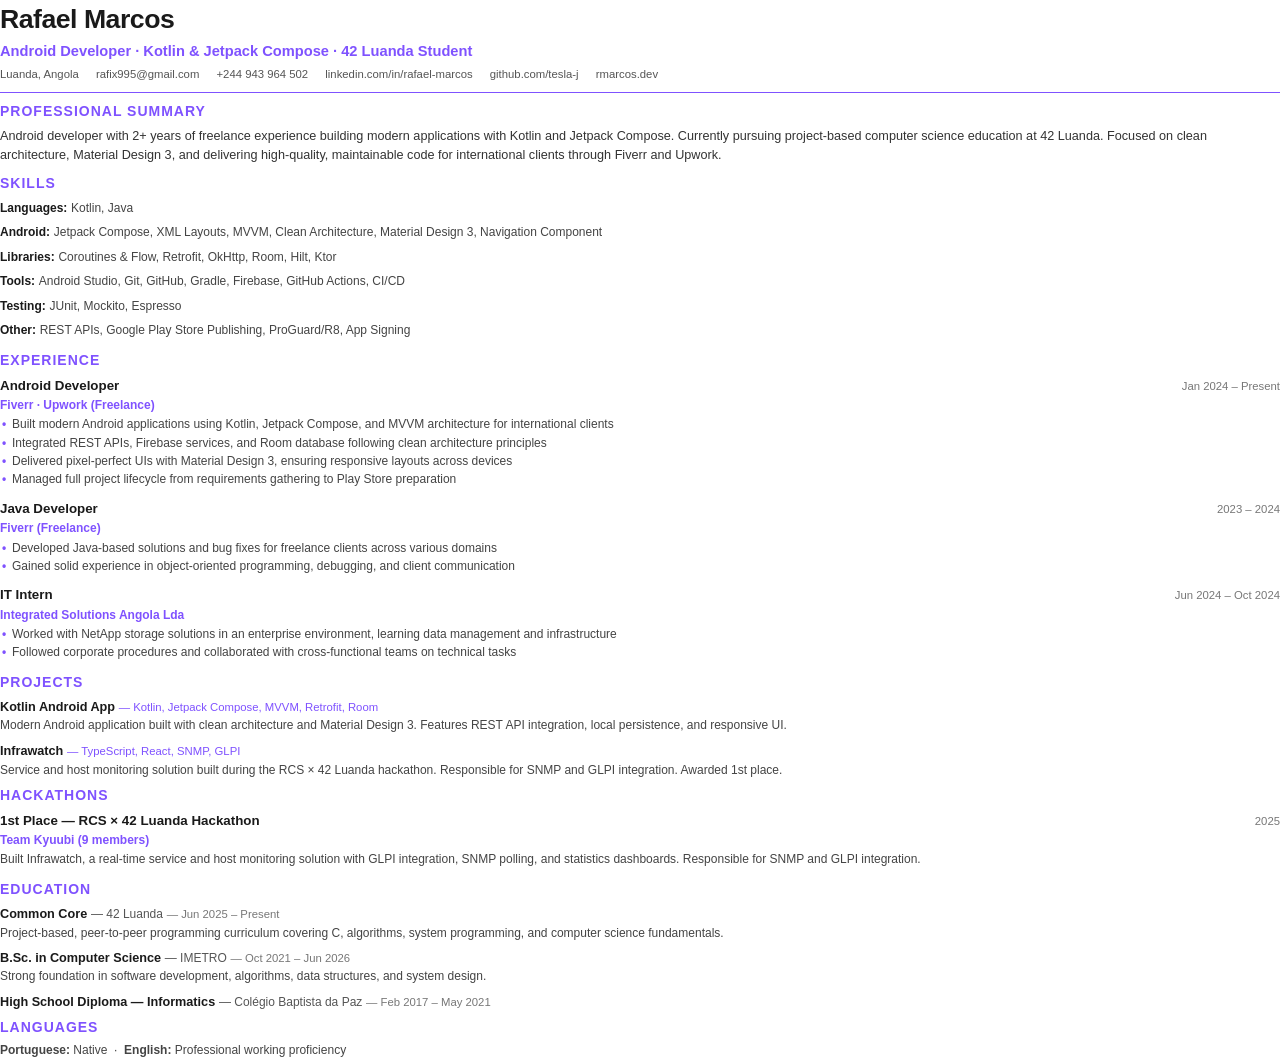
==== docs/cv.html @ d0214931 "Adding new CV" ====
<!DOCTYPE html>
<html lang="en">
<head>
<meta charset="UTF-8">
<title>Rafael Marcos — CV</title>
<style>
@page {
    size: A4;
    margin: 1.8cm 2cm 1.8cm 2cm;
}
* { margin: 0; padding: 0; box-sizing: border-box; }
body {
    font-family: 'Helvetica Neue', Arial, sans-serif;
    font-size: 10pt;
    line-height: 1.45;
    color: #1a1a1a;
}
h1 {
    font-size: 20pt;
    font-weight: 700;
    letter-spacing: -0.5px;
    color: #1a1a1a;
}
.title {
    font-size: 11pt;
    color: #7F52FF;
    font-weight: 600;
    margin-top: 2px;
}
.contact {
    font-size: 8.5pt;
    color: #555;
    margin-top: 4px;
}
.contact span, .contact a {
    margin-right: 14px;
    white-space: nowrap;
}
.contact a {
    color: #555;
    text-decoration: none;
}

hr.divider {
    border: none;
    border-top: 1.5px solid #7F52FF;
    margin: 10px 0 8px 0;
}
.section-title {
    font-size: 10.5pt;
    font-weight: 700;
    color: #7F52FF;
    text-transform: uppercase;
    letter-spacing: 1px;
    margin-bottom: 5px;
}
.summary {
    font-size: 9.5pt;
    color: #333;
    line-height: 1.5;
    margin-bottom: 8px;
}
.skills-grid {
    display: flex;
    flex-wrap: wrap;
    gap: 2px 0;
    margin-bottom: 8px;
}
.skills-group {
    width: 100%;
    margin-bottom: 3px;
}
.skills-group strong {
    font-size: 9pt;
    display: inline;
    color: #1a1a1a;
}
.skills-group span {
    font-size: 9pt;
    color: #444;
}
.exp-item {
    margin-bottom: 10px;
    page-break-inside: avoid;
}
.exp-header {
    display: flex;
    justify-content: space-between;
    align-items: baseline;
}
.exp-header h2 {
    font-size: 10pt;
    font-weight: 700;
    color: #1a1a1a;
}
.exp-header .company {
    font-size: 9pt;
    font-weight: 600;
    color: #7F52FF;
}
.exp-header .date {
    font-size: 8.5pt;
    color: #777;
    white-space: nowrap;
}
.exp-desc {
    font-size: 9pt;
    color: #444;
    margin-top: 2px;
    line-height: 1.45;
}
.exp-desc ul {
    list-style: none;
    padding: 0;
    margin: 2px 0 0 0;
}
.exp-desc li {
    position: relative;
    padding-left: 12px;
    margin-bottom: 1px;
}
.exp-desc li::before {
    content: "•";
    position: absolute;
    left: 2px;
    color: #7F52FF;
    font-weight: bold;
}
.project-item {
    margin-bottom: 7px;
    page-break-inside: avoid;
}
.project-item h3 {
    font-size: 9.5pt;
    font-weight: 700;
    color: #1a1a1a;
    display: inline;
}
.project-item .tech {
    font-size: 8.5pt;
    color: #7F52FF;
    font-weight: 500;
}
.project-item p {
    font-size: 9pt;
    color: #444;
    margin-top: 1px;
    line-height: 1.4;
}
.edu-item {
    margin-bottom: 6px;
    page-break-inside: avoid;
}
.edu-item h3 {
    font-size: 9.5pt;
    font-weight: 700;
    color: #1a1a1a;
    display: inline;
}
.edu-item .school {
    font-size: 9pt;
    color: #555;
}
.edu-item .date {
    font-size: 8.5pt;
    color: #777;
}
.two-col {
    display: flex;
    gap: 20px;
}
.two-col > div { flex: 1; }
</style>
</head>
<body>

<h1>Rafael Marcos</h1>
<div class="title">Android Developer &middot; Kotlin &amp; Jetpack Compose &middot; 42 Luanda Student</div>
<div class="contact">
    <span>Luanda, Angola</span>
    <span>rafix995@gmail.com</span>
    <span>+244 943 964 502</span>
    <a href="https://www.linkedin.com/in/rafael-marcos-41359a21b">linkedin.com/in/rafael-marcos</a>
    <a href="https://github.com/tesla-j">github.com/tesla-j</a>
    <a href="https://rmarcos.dev">rmarcos.dev</a>
</div>

<hr class="divider">

<div class="section-title">Professional Summary</div>
<p class="summary">
Android developer with 2+ years of freelance experience building modern applications with Kotlin and Jetpack Compose. 
Currently pursuing project-based computer science education at 42 Luanda. 
Focused on clean architecture, Material Design 3, and delivering high-quality, maintainable code for international clients through Fiverr and Upwork.
</p>

<div class="section-title">Skills</div>
<div class="skills-grid">
    <div class="skills-group"><strong>Languages:</strong> <span>Kotlin, Java</span></div>
    <div class="skills-group"><strong>Android:</strong> <span>Jetpack Compose, XML Layouts, MVVM, Clean Architecture, Material Design 3, Navigation Component</span></div>
    <div class="skills-group"><strong>Libraries:</strong> <span>Coroutines &amp; Flow, Retrofit, OkHttp, Room, Hilt, Ktor</span></div>
    <div class="skills-group"><strong>Tools:</strong> <span>Android Studio, Git, GitHub, Gradle, Firebase, GitHub Actions, CI/CD</span></div>
    <div class="skills-group"><strong>Testing:</strong> <span>JUnit, Mockito, Espresso</span></div>
    <div class="skills-group"><strong>Other:</strong> <span>REST APIs, Google Play Store Publishing, ProGuard/R8, App Signing</span></div>
</div>

<div class="section-title">Experience</div>

<div class="exp-item">
    <div class="exp-header">
        <div>
            <h2>Android Developer</h2>
            <span class="company">Fiverr &middot; Upwork (Freelance)</span>
        </div>
        <span class="date">Jan 2024 &ndash; Present</span>
    </div>
    <div class="exp-desc">
        <ul>
            <li>Built modern Android applications using Kotlin, Jetpack Compose, and MVVM architecture for international clients</li>
            <li>Integrated REST APIs, Firebase services, and Room database following clean architecture principles</li>
            <li>Delivered pixel-perfect UIs with Material Design 3, ensuring responsive layouts across devices</li>
            <li>Managed full project lifecycle from requirements gathering to Play Store preparation</li>
        </ul>
    </div>
</div>

<div class="exp-item">
    <div class="exp-header">
        <div>
            <h2>Java Developer</h2>
            <span class="company">Fiverr (Freelance)</span>
        </div>
        <span class="date">2023 &ndash; 2024</span>
    </div>
    <div class="exp-desc">
        <ul>
            <li>Developed Java-based solutions and bug fixes for freelance clients across various domains</li>
            <li>Gained solid experience in object-oriented programming, debugging, and client communication</li>
        </ul>
    </div>
</div>

<div class="exp-item">
    <div class="exp-header">
        <div>
            <h2>IT Intern</h2>
            <span class="company">Integrated Solutions Angola Lda</span>
        </div>
        <span class="date">Jun 2024 &ndash; Oct 2024</span>
    </div>
    <div class="exp-desc">
        <ul>
            <li>Worked with NetApp storage solutions in an enterprise environment, learning data management and infrastructure</li>
            <li>Followed corporate procedures and collaborated with cross-functional teams on technical tasks</li>
        </ul>
    </div>
</div>

<div class="section-title">Projects</div>

<div class="project-item">
    <h3>Kotlin Android App</h3>
    <span class="tech"> &mdash; Kotlin, Jetpack Compose, MVVM, Retrofit, Room</span>
    <p>Modern Android application built with clean architecture and Material Design 3. Features REST API integration, local persistence, and responsive UI.</p>
</div>

<div class="project-item">
    <h3>Infrawatch</h3>
    <span class="tech"> &mdash; TypeScript, React, SNMP, GLPI</span>
    <p>Service and host monitoring solution built during the RCS &times; 42 Luanda hackathon. Responsible for SNMP and GLPI integration. Awarded 1st place.</p>
</div>

<div class="section-title">Hackathons</div>

<div class="exp-item">
    <div class="exp-header">
        <div>
            <h2>1st Place &mdash; RCS &times; 42 Luanda Hackathon</h2>
            <span class="company">Team Kyuubi (9 members)</span>
        </div>
        <span class="date">2025</span>
    </div>
    <div class="exp-desc">
        <p>Built Infrawatch, a real-time service and host monitoring solution with GLPI integration, SNMP polling, and statistics dashboards. Responsible for SNMP and GLPI integration.</p>
    </div>
</div>

<div class="section-title">Education</div>

<div class="edu-item">
    <h3>Common Core</h3>
    <span class="school"> &mdash; 42 Luanda</span>
    <span class="date"> &mdash; Jun 2025 &ndash; Present</span>
    <p style="font-size:9pt;color:#444;margin-top:1px">Project-based, peer-to-peer programming curriculum covering C, algorithms, system programming, and computer science fundamentals.</p>
</div>

<div class="edu-item">
    <h3>B.Sc. in Computer Science</h3>
    <span class="school"> &mdash; IMETRO</span>
    <span class="date"> &mdash; Oct 2021 &ndash; Jun 2026</span>
    <p style="font-size:9pt;color:#444;margin-top:1px">Strong foundation in software development, algorithms, data structures, and system design.</p>
</div>

<div class="edu-item">
    <h3>High School Diploma &mdash; Informatics</h3>
    <span class="school"> &mdash; Col&eacute;gio Baptista da Paz</span>
    <span class="date"> &mdash; Feb 2017 &ndash; May 2021</span>
</div>

<div class="section-title">Languages</div>
<div style="font-size:9pt;color:#444;margin-bottom:4px">
    <strong>Portuguese:</strong> Native &nbsp;&middot;&nbsp; <strong>English:</strong> Professional working proficiency
</div>

</body>
</html>
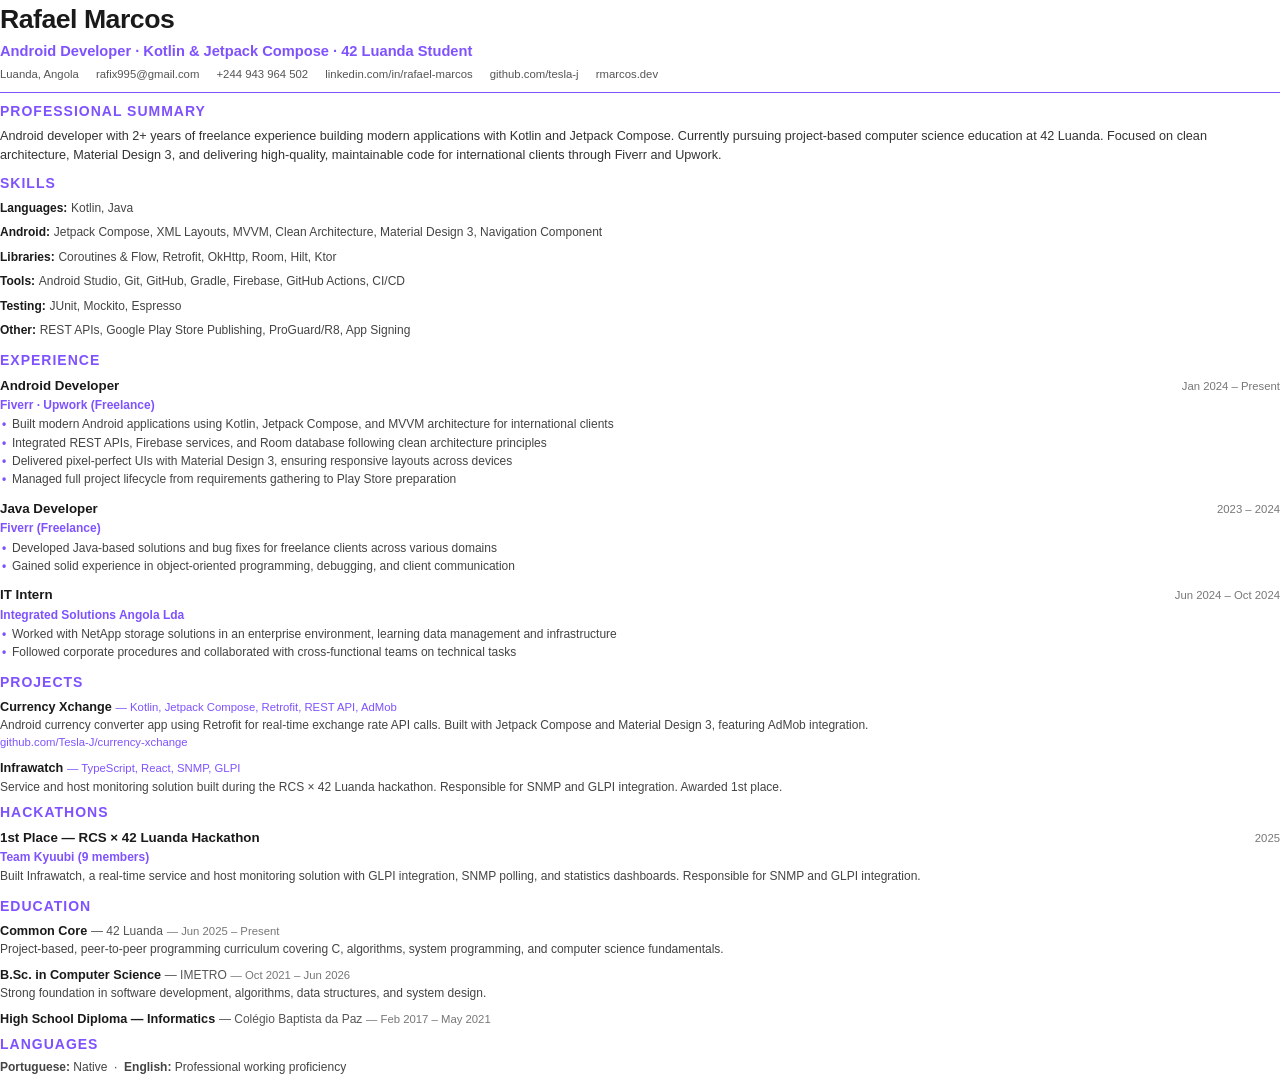
==== commit 66157655: "Adding Currency Xchange project" ====
--- a/docs/cv.html
+++ b/docs/cv.html
@@ -259,9 +259,10 @@
 <div class="section-title">Projects</div>
 
 <div class="project-item">
-    <h3>Kotlin Android App</h3>
-    <span class="tech"> &mdash; Kotlin, Jetpack Compose, MVVM, Retrofit, Room</span>
-    <p>Modern Android application built with clean architecture and Material Design 3. Features REST API integration, local persistence, and responsive UI.</p>
+    <h3>Currency Xchange</h3>
+    <span class="tech"> &mdash; Kotlin, Jetpack Compose, Retrofit, REST API, AdMob</span>
+    <p>Android currency converter app using Retrofit for real-time exchange rate API calls. Built with Jetpack Compose and Material Design 3, featuring AdMob integration.</p>
+    <p style="font-size:8.5pt;color:#7F52FF;margin-top:1px">github.com/Tesla-J/currency-xchange</p>
 </div>
 
 <div class="project-item">
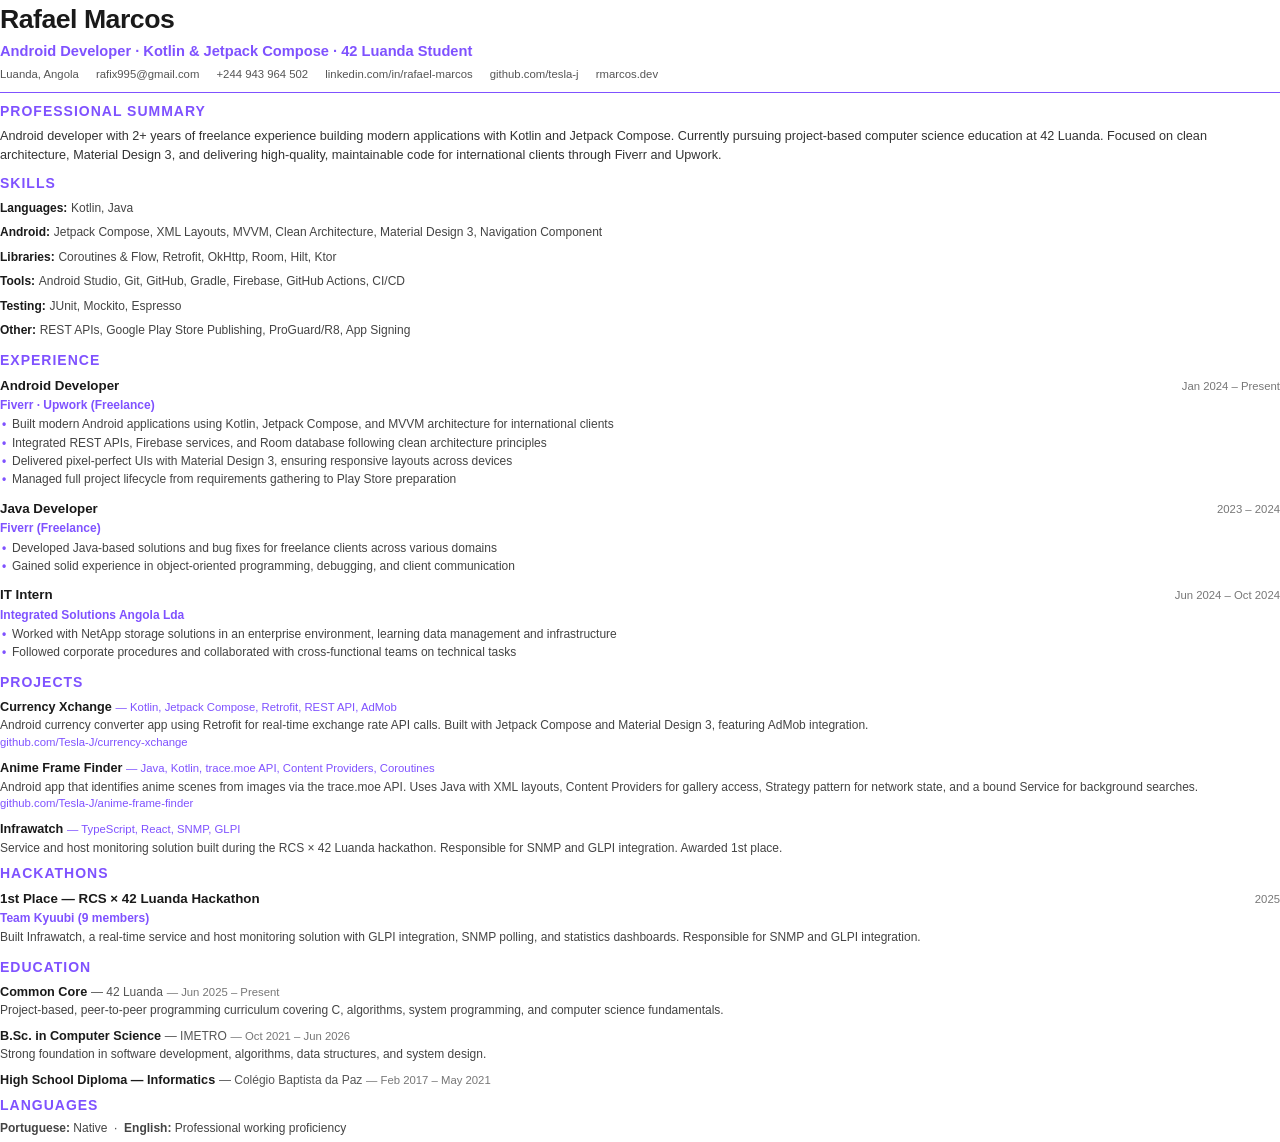
==== commit 5971c5ea: "Adding anime frame finder in my portfolio" ====
--- a/docs/cv.html
+++ b/docs/cv.html
@@ -264,6 +264,12 @@
     <p>Android currency converter app using Retrofit for real-time exchange rate API calls. Built with Jetpack Compose and Material Design 3, featuring AdMob integration.</p>
     <p style="font-size:8.5pt;color:#7F52FF;margin-top:1px">github.com/Tesla-J/currency-xchange</p>
 </div>
+<div class="project-item">
+    <h3>Anime Frame Finder</h3>
+    <span class="tech"> &mdash; Java, Kotlin, trace.moe API, Content Providers, Coroutines</span>
+    <p>Android app that identifies anime scenes from images via the trace.moe API. Uses Java with XML layouts, Content Providers for gallery access, Strategy pattern for network state, and a bound Service for background searches.</p>
+    <p style="font-size:8.5pt;color:#7F52FF;margin-top:1px">github.com/Tesla-J/anime-frame-finder</p>
+</div>
 
 <div class="project-item">
     <h3>Infrawatch</h3>
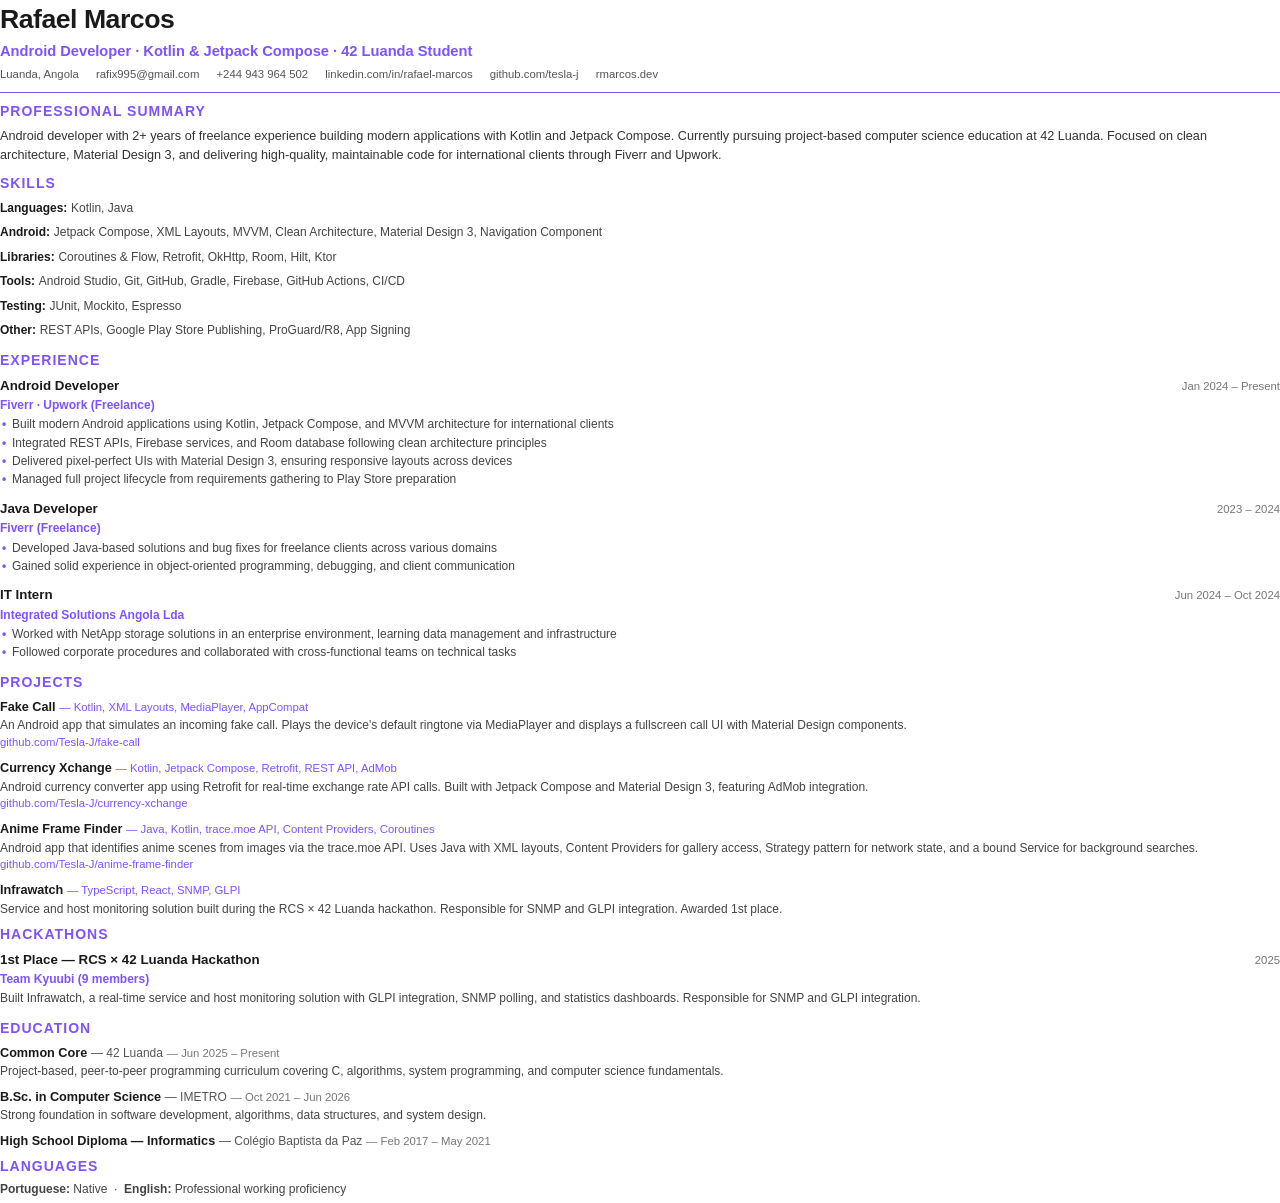
==== commit ad649f42: "Adding Fake Call project" ====
--- a/docs/cv.html
+++ b/docs/cv.html
@@ -259,6 +259,12 @@
 <div class="section-title">Projects</div>
 
 <div class="project-item">
+    <h3>Fake Call</h3>
+    <span class="tech"> &mdash; Kotlin, XML Layouts, MediaPlayer, AppCompat</span>
+    <p>An Android app that simulates an incoming fake call. Plays the device's default ringtone via MediaPlayer and displays a fullscreen call UI with Material Design components.</p>
+    <p style="font-size:8.5pt;color:#7F52FF;margin-top:1px">github.com/Tesla-J/fake-call</p>
+</div>
+<div class="project-item">
     <h3>Currency Xchange</h3>
     <span class="tech"> &mdash; Kotlin, Jetpack Compose, Retrofit, REST API, AdMob</span>
     <p>Android currency converter app using Retrofit for real-time exchange rate API calls. Built with Jetpack Compose and Material Design 3, featuring AdMob integration.</p>
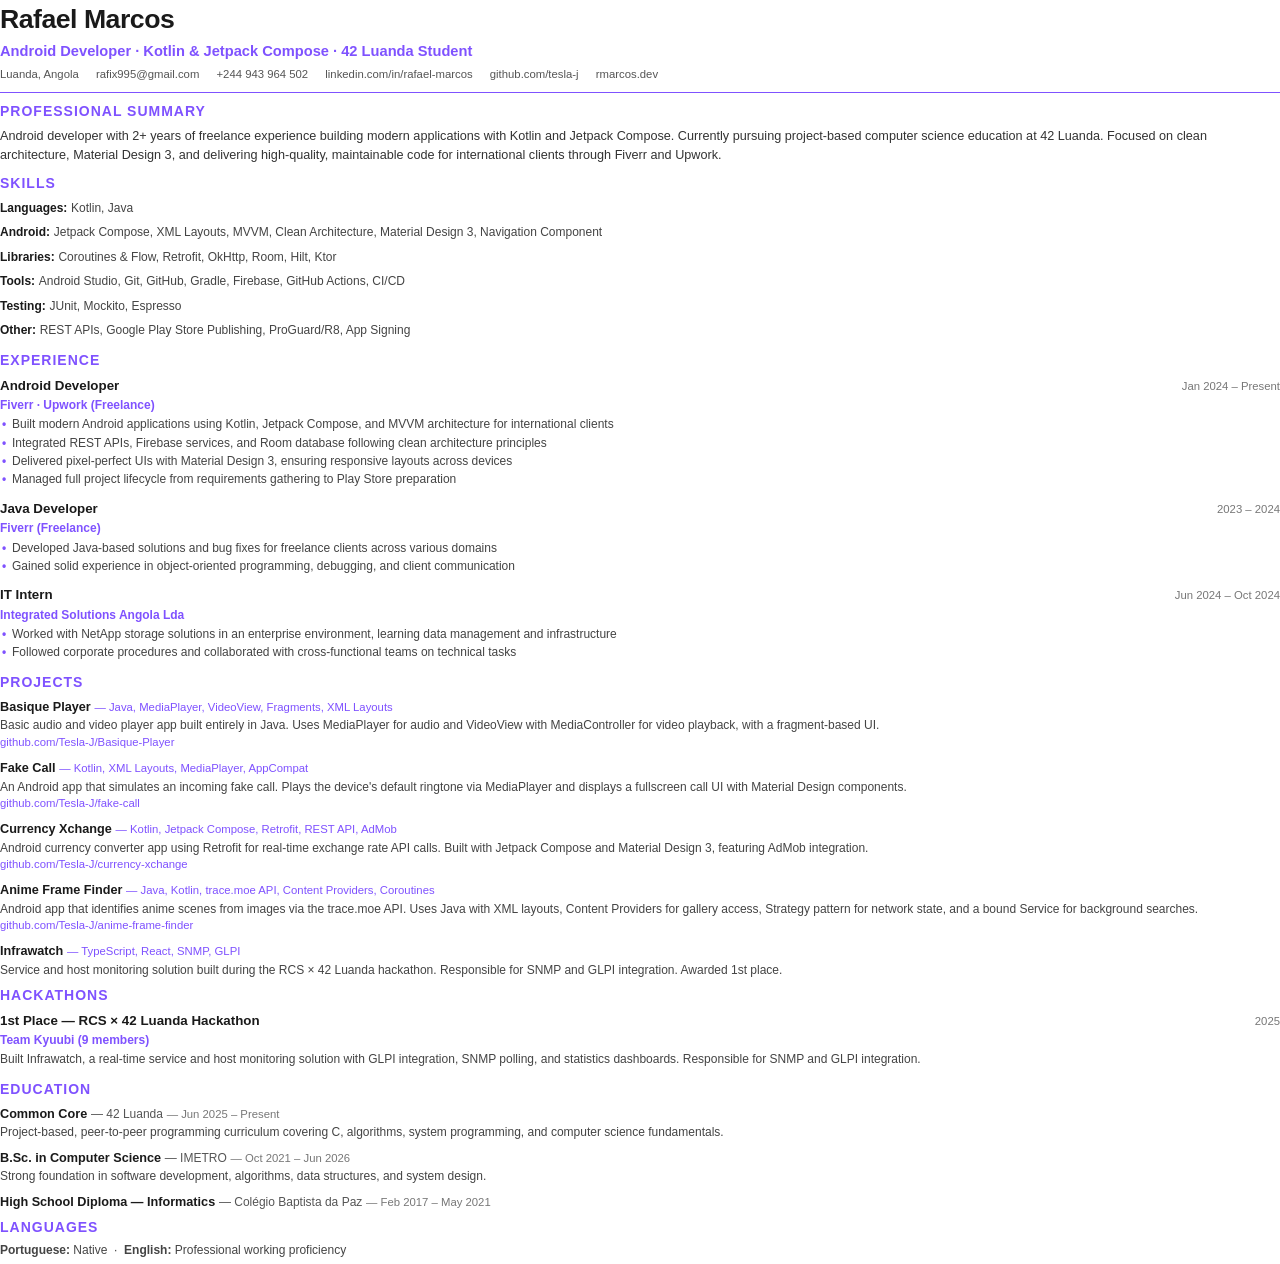
==== commit 955cf69a: "Adding Basique Player into projects" ====
--- a/docs/cv.html
+++ b/docs/cv.html
@@ -259,6 +259,12 @@
 <div class="section-title">Projects</div>
 
 <div class="project-item">
+    <h3>Basique Player</h3>
+    <span class="tech"> &mdash; Java, MediaPlayer, VideoView, Fragments, XML Layouts</span>
+    <p>Basic audio and video player app built entirely in Java. Uses MediaPlayer for audio and VideoView with MediaController for video playback, with a fragment-based UI.</p>
+    <p style="font-size:8.5pt;color:#7F52FF;margin-top:1px">github.com/Tesla-J/Basique-Player</p>
+</div>
+<div class="project-item">
     <h3>Fake Call</h3>
     <span class="tech"> &mdash; Kotlin, XML Layouts, MediaPlayer, AppCompat</span>
     <p>An Android app that simulates an incoming fake call. Plays the device's default ringtone via MediaPlayer and displays a fullscreen call UI with Material Design components.</p>
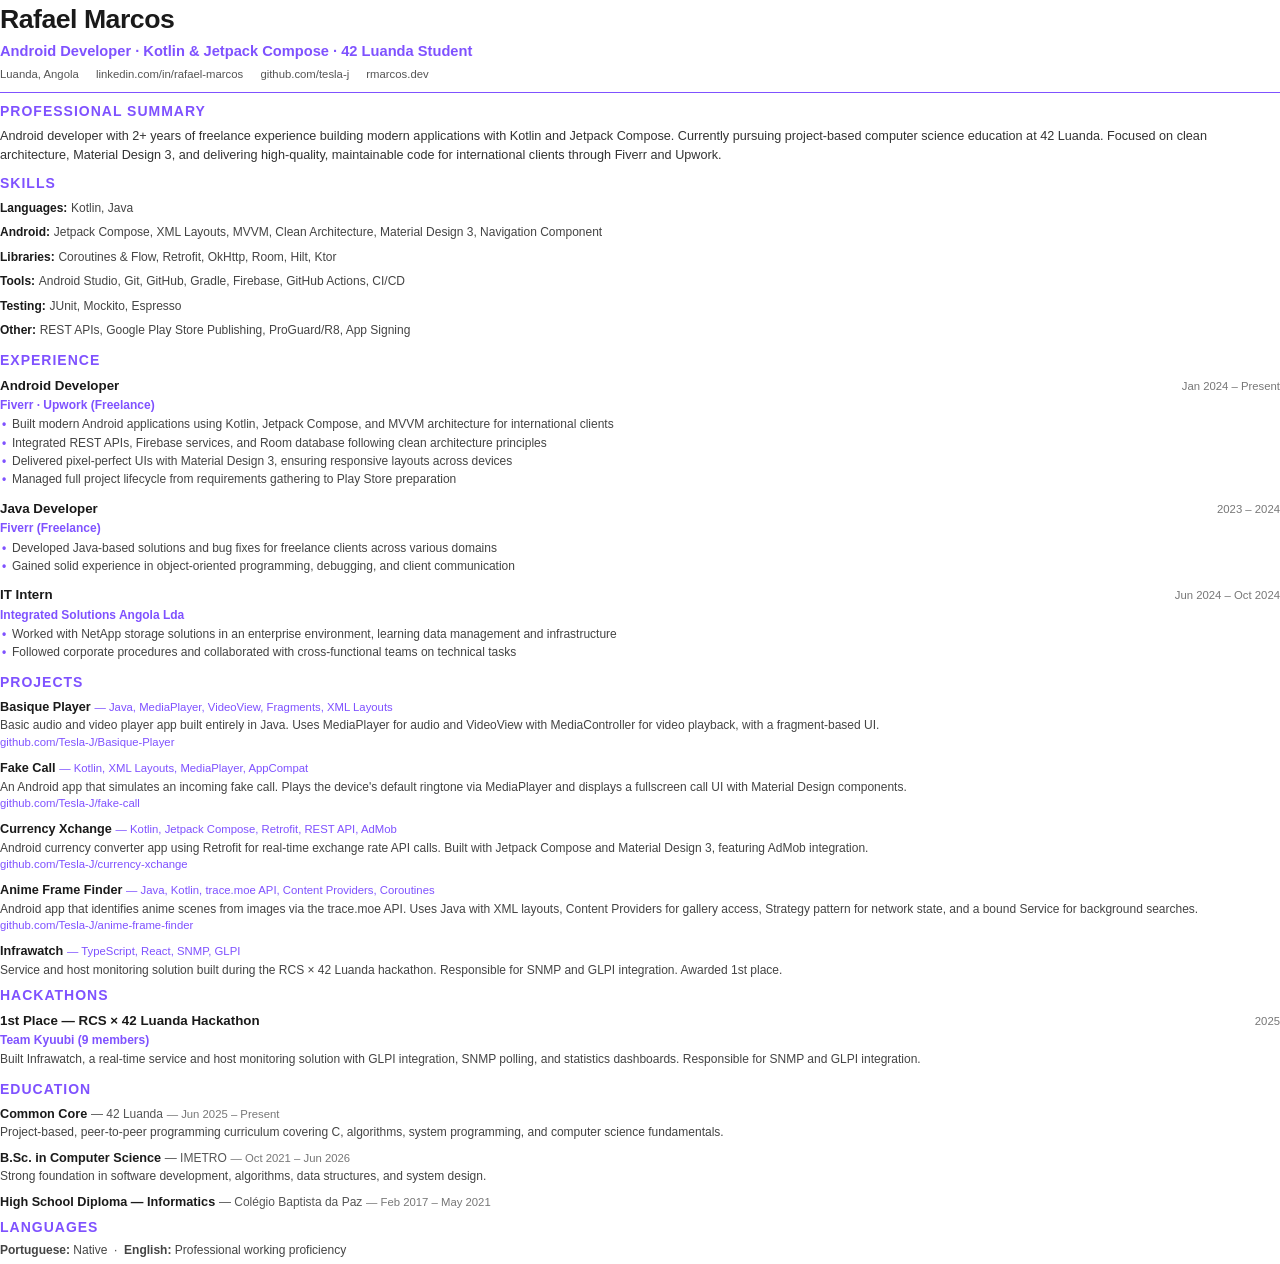
==== commit cecb7b63: "Remove phone numebr and email from my CV" ====
--- a/docs/cv.html
+++ b/docs/cv.html
@@ -178,8 +178,6 @@
 <div class="title">Android Developer &middot; Kotlin &amp; Jetpack Compose &middot; 42 Luanda Student</div>
 <div class="contact">
     <span>Luanda, Angola</span>
-    <span>rafix995@gmail.com</span>
-    <span>+244 943 964 502</span>
     <a href="https://www.linkedin.com/in/rafael-marcos-41359a21b">linkedin.com/in/rafael-marcos</a>
     <a href="https://github.com/tesla-j">github.com/tesla-j</a>
     <a href="https://rmarcos.dev">rmarcos.dev</a>
